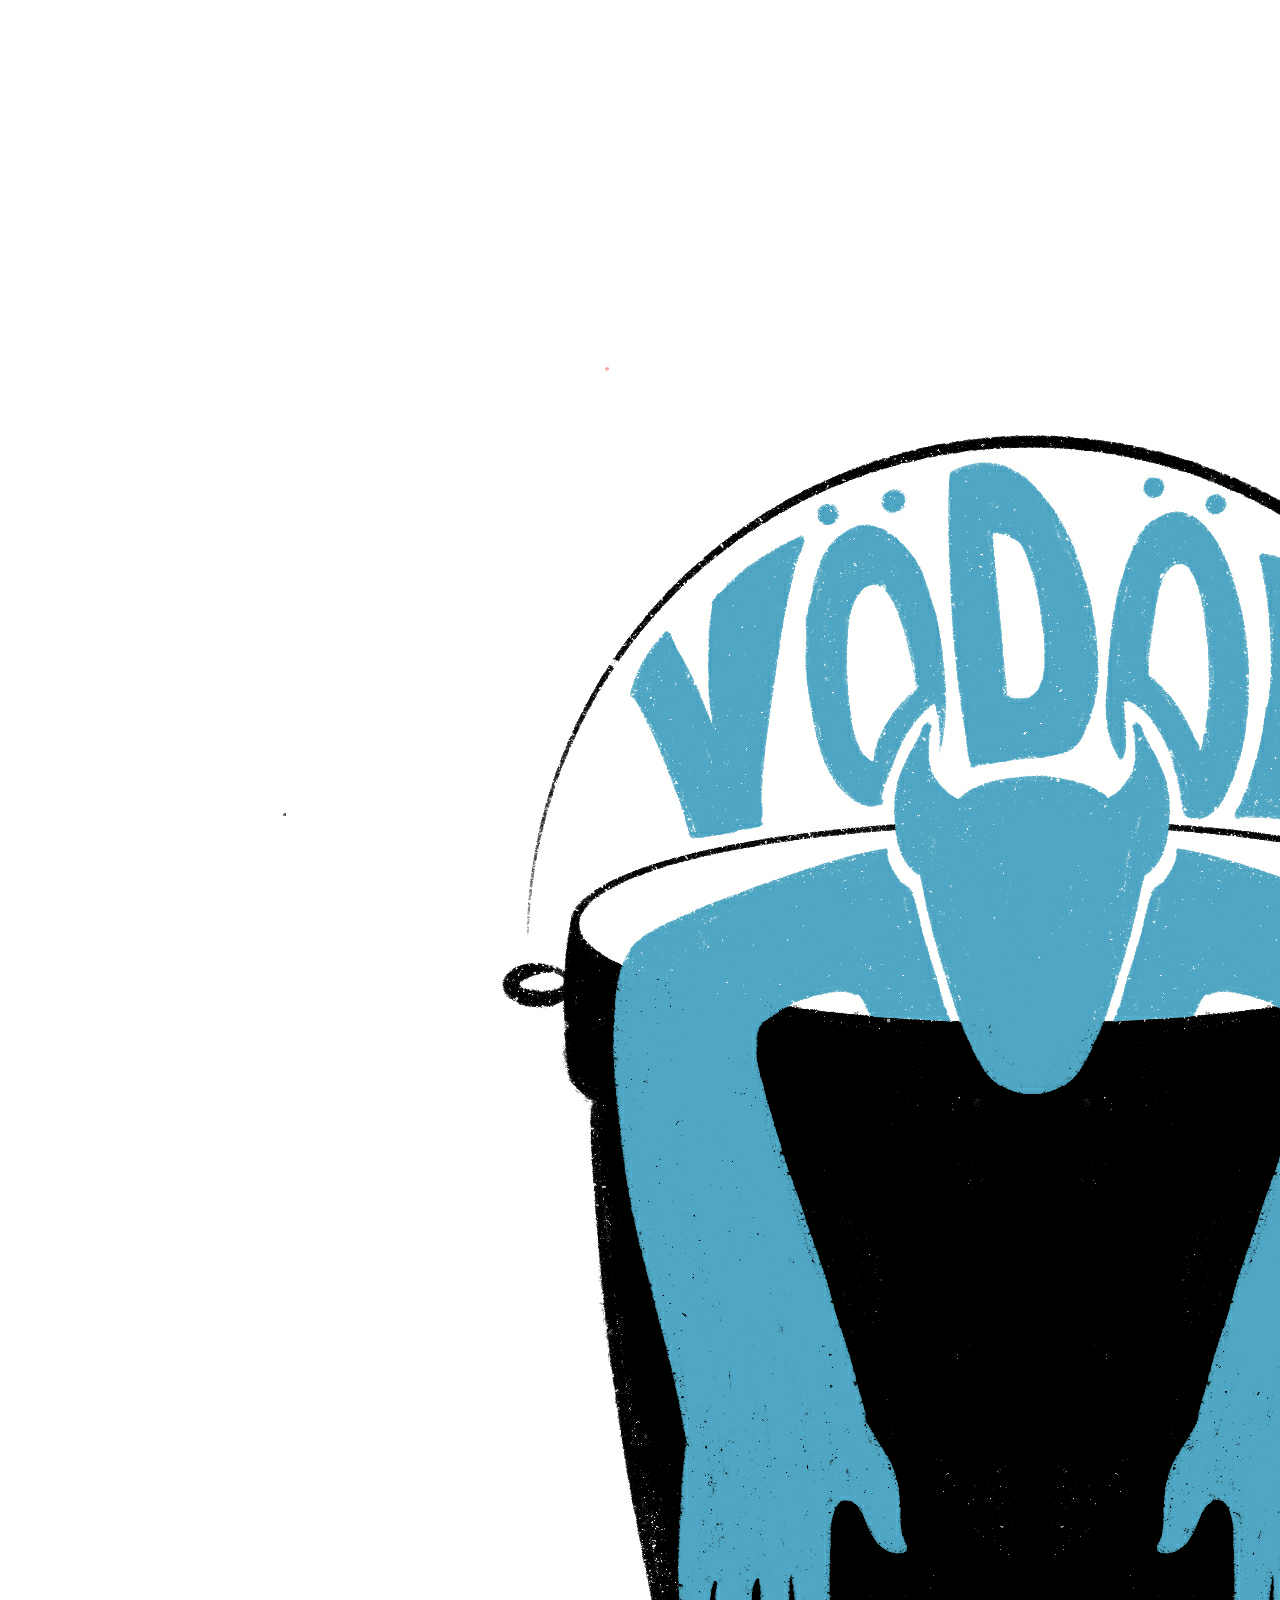
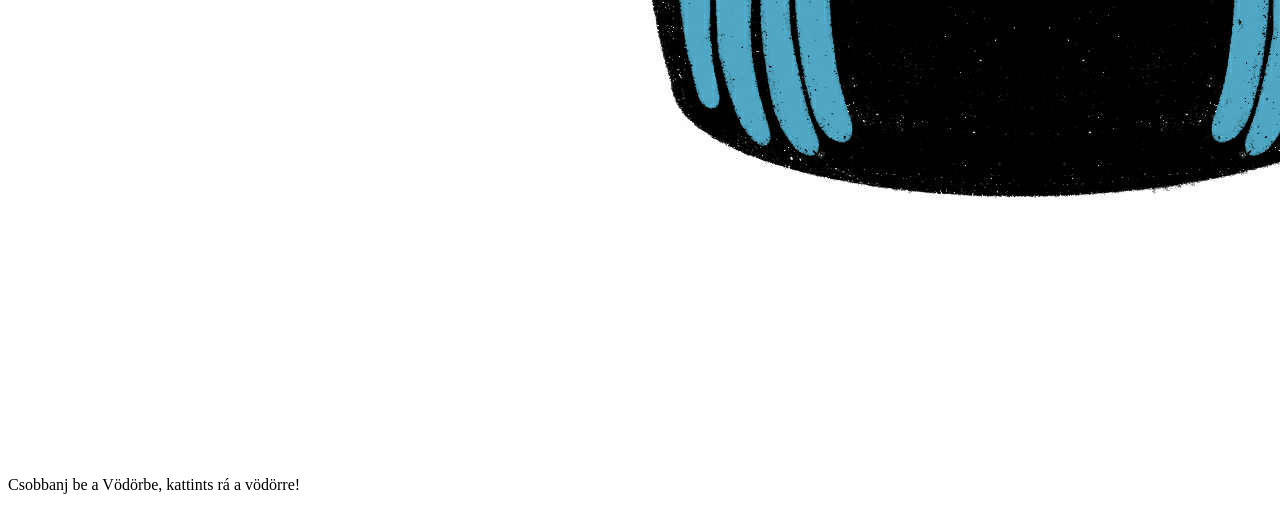
==== index.html @ 1698de7f "Add files via upload" ====
<!doctype html>
<html lang="hu">
  <head>
    <meta charset="utf-8">
    <meta name="viewport" content="width=device-width, initial-scale=1">
    <title>Vödör</title>
    <meta
      name="description"
      content="Csobbanj be a Vödörbe, kattints rá a vödörre!"
    >
    <link rel="preload" as="image" href="./vodor-logo-blue.jpg">
    <link rel="stylesheet" href="./styles.css">
  </head>
  <body>
    <main class="landing intro" aria-label="Vödör nyitó oldal">
      <section class="brand-scene" aria-label="Kattintható Vödör logó">
        <div class="illustration">
          <a class="logo-wrap logo-button" href="./feltoltes.html" aria-label="Belépés a Vödör oldalára">
            <img
              class="logo"
              src="./vodor-logo-blue.jpg"
              alt="Vödör kék logó, kattintható vödör illusztrációval"
            >
          </a>
        </div>
      </section>

      <section class="copy intro-copy" aria-label="Belépési felhívás">
        <p>Csobbanj be a Vödörbe, kattints rá a vödörre!</p>
      </section>
    </main>
  </body>
</html>
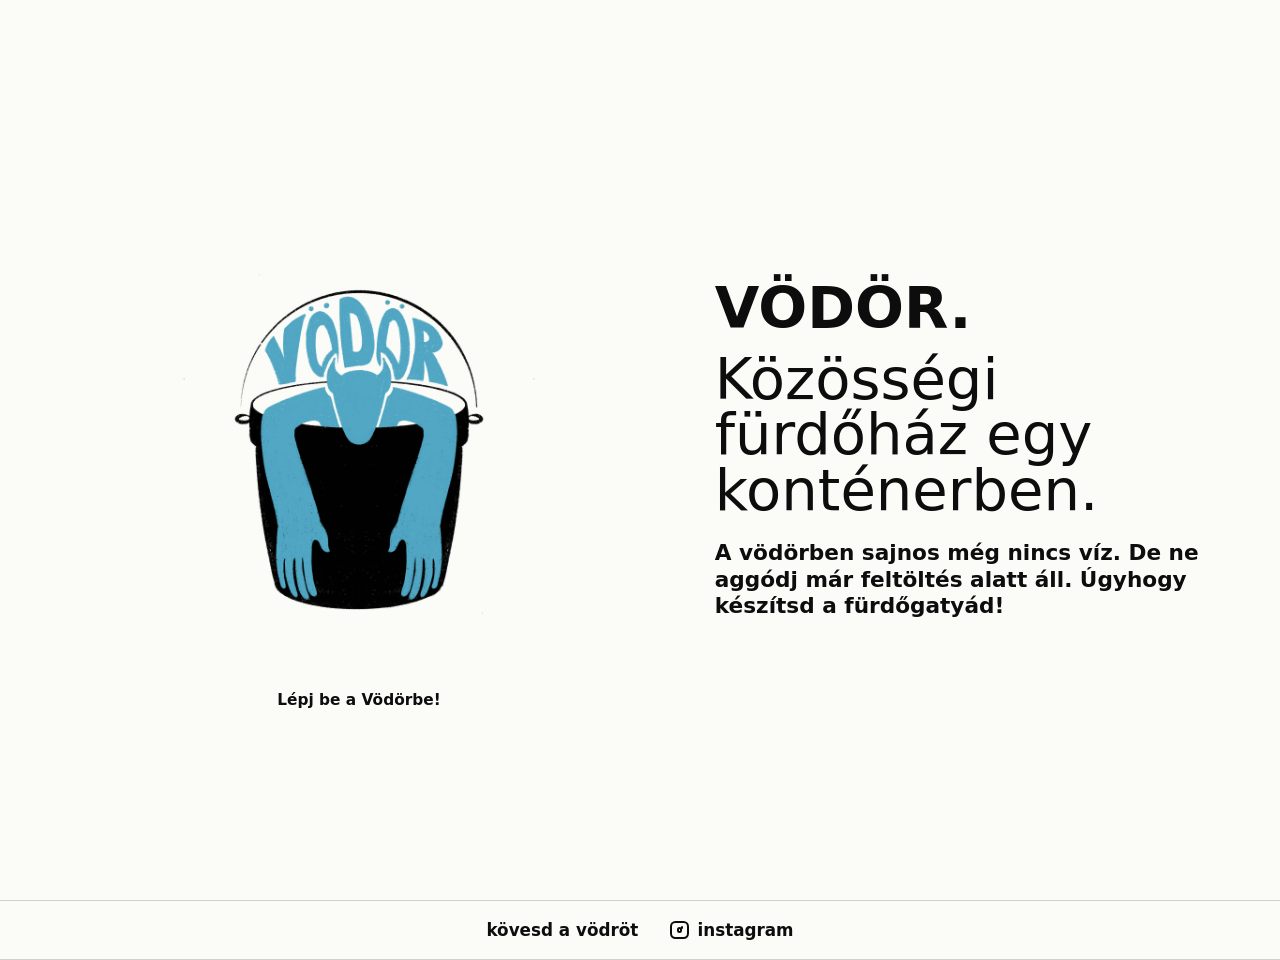
==== commit 1c100981: "Add files via upload" ====
--- a/index.html
+++ b/index.html
@@ -6,7 +6,7 @@
     <title>Vödör</title>
     <meta
       name="description"
-      content="Csobbanj be a Vödörbe, kattints rá a vödörre!"
+      content="VÖDÖR. Közösségi fürdőház egy konténerben."
     >
     <link rel="preload" as="image" href="./vodor-logo-blue.jpg">
     <link rel="stylesheet" href="./styles.css">
@@ -22,12 +22,28 @@
               alt="Vödör kék logó, kattintható vödör illusztrációval"
             >
           </a>
+          <p class="entry-callout">Lépj be a Vödörbe!</p>
         </div>
       </section>
 
       <section class="copy intro-copy" aria-label="Belépési felhívás">
-        <p>Csobbanj be a Vödörbe, kattints rá a vödörre!</p>
+        <p class="intro-title">
+          <strong>VÖDÖR.</strong>
+          Közösségi fürdőház egy konténerben.
+        </p>
+        <p class="intro-note">
+          A vödörben sajnos még nincs víz. De ne aggódj már feltöltés alatt áll.
+          Úgyhogy készítsd a fürdőgatyád!
+        </p>
       </section>
     </main>
+
+    <section class="contact-bar" aria-label="Kapcsolat">
+      <span>kövesd a vödröt</span>
+      <a href="https://www.instagram.com/vodor.project" target="_blank" rel="noreferrer" aria-label="Vödör Instagram">
+        <span class="instagram-icon" aria-hidden="true"></span>
+        <span>Instagram</span>
+      </a>
+    </section>
   </body>
 </html>
--- a/styles.css
+++ b/styles.css
@@ -0,0 +1,516 @@
+:root {
+  --ink: #0d0d0d;
+  --paper: #fbfbf8;
+  --soft: #efeee9;
+}
+
+* {
+  box-sizing: border-box;
+}
+
+html {
+  min-height: 100%;
+  background: var(--paper);
+  scroll-behavior: smooth;
+}
+
+body {
+  min-height: 100vh;
+  margin: 0;
+  color: var(--ink);
+  background: var(--paper);
+  font-family: Inter, ui-sans-serif, system-ui, -apple-system, BlinkMacSystemFont, "Segoe UI", sans-serif;
+}
+
+.home-mark {
+  position: fixed;
+  top: clamp(0.8rem, 2vw, 1.4rem);
+  left: clamp(0.8rem, 2vw, 1.4rem);
+  z-index: 20;
+  display: block;
+  width: clamp(3.4rem, 7vw, 5.6rem);
+  aspect-ratio: 1;
+  overflow: hidden;
+  border-radius: 50%;
+  background: transparent;
+  transition: transform 180ms ease, filter 180ms ease;
+}
+
+.home-mark:hover,
+.home-mark:focus-visible {
+  filter: contrast(1.03);
+  transform: scale(1.06);
+}
+
+.home-mark:active {
+  transform: scale(1.02);
+}
+
+.home-mark:focus-visible {
+  outline: 2px solid var(--ink);
+  outline-offset: 5px;
+}
+
+.home-mark img {
+  display: block;
+  width: 100%;
+  height: 100%;
+  object-fit: cover;
+}
+
+.landing {
+  display: grid;
+  grid-template-columns: minmax(300px, 0.92fr) minmax(280px, 0.8fr);
+  align-items: center;
+  gap: clamp(2rem, 6vw, 7rem);
+  width: min(1120px, calc(100% - 48px));
+  min-height: 100vh;
+  margin: 0 auto;
+  padding: clamp(2rem, 5vw, 4.5rem) 0;
+}
+
+.brand-scene,
+.copy {
+  min-width: 0;
+}
+
+.illustration {
+  position: relative;
+  display: grid;
+  justify-items: center;
+  width: min(100%, 520px);
+  margin-inline: auto;
+}
+
+.logo-wrap {
+  position: relative;
+  display: block;
+  width: min(100%, 480px);
+  aspect-ratio: 1;
+  overflow: hidden;
+  border-radius: 50%;
+  background: transparent;
+}
+
+.logo-button {
+  cursor: pointer;
+  transition: transform 180ms ease, filter 180ms ease;
+}
+
+.intro .logo-button {
+  animation: logo-pump 1.45s ease-in-out infinite;
+}
+
+.logo-button:hover,
+.logo-button:focus-visible {
+  filter: contrast(1.03);
+  transform: scale(1.045);
+}
+
+.logo-button:active {
+  transform: scale(1.02);
+}
+
+.logo-button:focus-visible {
+  outline: 2px solid var(--ink);
+  outline-offset: 8px;
+}
+
+.logo-wrap::after {
+  position: absolute;
+  inset: 0;
+  z-index: 3;
+  border: 0;
+  border-radius: inherit;
+  content: "";
+  pointer-events: none;
+}
+
+.logo {
+  position: relative;
+  z-index: 2;
+  display: block;
+  width: 100%;
+  height: 100%;
+  object-fit: cover;
+}
+
+.status {
+  margin: 0;
+  padding: 0.82rem 1.2rem;
+  border: 1px solid var(--ink);
+  color: var(--ink);
+  background: rgba(255, 255, 255, 0.52);
+  font-size: clamp(0.94rem, 1.5vw, 1.08rem);
+  font-weight: 600;
+  letter-spacing: 0;
+  text-align: center;
+}
+
+.status-row {
+  display: flex;
+  align-items: center;
+  justify-content: center;
+  gap: clamp(0.85rem, 2.2vw, 1.4rem);
+  width: min(100%, 640px);
+  margin: clamp(1.1rem, 2.6vw, 1.6rem) auto 0;
+}
+
+.scroll-cue-wrap {
+  grid-column: 1 / -1;
+  display: flex;
+  justify-content: center;
+  margin-top: clamp(-1rem, -1vw, -0.3rem);
+}
+
+.scroll-cue {
+  display: inline-flex;
+  flex: 0 0 auto;
+  align-items: center;
+  gap: 0.55rem;
+  color: var(--ink);
+  font-size: clamp(0.72rem, 1vw, 0.86rem);
+  font-weight: 700;
+  letter-spacing: 0;
+  text-decoration: none;
+  text-transform: lowercase;
+  white-space: nowrap;
+}
+
+.scroll-arrow {
+  width: 0.78rem;
+  height: 0.78rem;
+  border-right: 2px solid var(--ink);
+  border-bottom: 2px solid var(--ink);
+  transform: rotate(45deg);
+  animation: arrow-bounce 1.1s ease-in-out infinite;
+}
+
+.copy {
+  display: flex;
+  flex-direction: column;
+  justify-content: flex-start;
+}
+
+.copy p {
+  max-width: 480px;
+  margin: 0;
+  font-size: clamp(2.15rem, 5.1vw, 5.7rem);
+  font-weight: 400;
+  line-height: 0.96;
+  letter-spacing: 0;
+}
+
+.copy strong {
+  display: block;
+  margin-bottom: 0.28em;
+  font-weight: 800;
+}
+
+.intro-copy p {
+  max-width: 540px;
+  font-size: clamp(2rem, 4.5vw, 4.9rem);
+}
+
+.intro-copy .intro-note {
+  max-width: 520px;
+  margin-top: clamp(1rem, 2vw, 1.4rem);
+  font-size: clamp(1rem, 1.8vw, 1.35rem);
+  font-weight: 600;
+  line-height: 1.22;
+}
+
+.entry-callout {
+  position: relative;
+  z-index: 4;
+  width: min(100%, 18rem);
+  margin: clamp(1rem, 2.4vw, 1.4rem) auto 0;
+  padding: 0;
+  color: var(--ink);
+  font-size: clamp(0.82rem, 1.2vw, 0.98rem);
+  font-weight: 700;
+  letter-spacing: 0;
+  line-height: 1.15;
+  text-align: center;
+}
+
+.visual-slideshow {
+  position: relative;
+  width: 100%;
+  aspect-ratio: 2048 / 857;
+  min-height: 280px;
+  overflow: hidden;
+  background: var(--paper);
+}
+
+.visual-frame {
+  position: absolute;
+  inset: 0;
+  width: 100%;
+  height: 100%;
+  object-fit: cover;
+  mix-blend-mode: multiply;
+  opacity: 0;
+  animation-duration: 4s;
+  animation-iteration-count: infinite;
+  animation-timing-function: step-end;
+}
+
+.visual-one {
+  animation-name: visual-one;
+}
+
+.visual-two {
+  animation-name: visual-two;
+}
+
+.visual-three {
+  animation-name: visual-three;
+}
+
+.visual-four {
+  animation-name: visual-four;
+}
+
+.story {
+  display: grid;
+  place-items: center;
+  padding: clamp(3.5rem, 8vw, 7rem) min(8vw, 6rem);
+  background: var(--paper);
+}
+
+.story p {
+  width: min(100%, 1180px);
+  margin: 0;
+  color: var(--ink);
+  font-size: clamp(1.55rem, 3.6vw, 4.2rem);
+  font-weight: 500;
+  line-height: 1.08;
+  letter-spacing: 0;
+  text-align: center;
+}
+
+.wide-photo {
+  width: 100%;
+  overflow: hidden;
+  background: var(--paper);
+}
+
+.wide-photo img {
+  display: block;
+  width: 100%;
+  height: auto;
+  mix-blend-mode: multiply;
+}
+
+.contact-bar {
+  display: flex;
+  align-items: center;
+  justify-content: center;
+  gap: clamp(1rem, 3vw, 2rem);
+  padding: 1.2rem 1.5rem;
+  border-top: 1px solid rgba(13, 13, 13, 0.18);
+  border-bottom: 1px solid rgba(13, 13, 13, 0.18);
+  background: var(--paper);
+  color: var(--ink);
+  font-size: clamp(0.9rem, 1.4vw, 1.05rem);
+  font-weight: 700;
+  letter-spacing: 0;
+  text-transform: lowercase;
+}
+
+.contact-bar a {
+  display: inline-flex;
+  align-items: center;
+  gap: 0.55rem;
+  color: var(--ink);
+  text-decoration: none;
+  transition: transform 160ms ease;
+}
+
+.contact-bar a:hover,
+.contact-bar a:focus-visible {
+  transform: translateY(-2px);
+}
+
+.contact-bar a:focus-visible {
+  outline: 2px solid var(--ink);
+  outline-offset: 5px;
+}
+
+.instagram-icon {
+  position: relative;
+  display: inline-block;
+  width: 1.15rem;
+  aspect-ratio: 1;
+  border: 2px solid currentColor;
+  border-radius: 0.34rem;
+}
+
+.instagram-icon::before {
+  position: absolute;
+  inset: 0.27rem;
+  border: 2px solid currentColor;
+  border-radius: 50%;
+  content: "";
+}
+
+.instagram-icon::after {
+  position: absolute;
+  top: 0.2rem;
+  right: 0.2rem;
+  width: 0.18rem;
+  aspect-ratio: 1;
+  border-radius: 50%;
+  background: currentColor;
+  content: "";
+}
+
+.page-footer {
+  display: grid;
+  place-items: center;
+  padding: clamp(2.4rem, 5vw, 4rem) 1.5rem clamp(2rem, 4vw, 3rem);
+  background: var(--paper);
+}
+
+.page-footer img {
+  display: block;
+  width: clamp(4.5rem, 10vw, 7.5rem);
+  aspect-ratio: 1;
+  object-fit: cover;
+  border-radius: 50%;
+}
+
+@keyframes arrow-bounce {
+  0%,
+  100% {
+    transform: translateY(-2px) rotate(45deg);
+  }
+
+  50% {
+    transform: translateY(5px) rotate(45deg);
+  }
+}
+
+@keyframes logo-pump {
+  0%,
+  100% {
+    transform: scale(1);
+  }
+
+  50% {
+    transform: scale(1.035);
+  }
+}
+
+@keyframes visual-one {
+  0%,
+  24.99% {
+    opacity: 1;
+  }
+
+  25%,
+  100% {
+    opacity: 0;
+  }
+}
+
+@keyframes visual-two {
+  0%,
+  24.99%,
+  50%,
+  100% {
+    opacity: 0;
+  }
+
+  25%,
+  49.99% {
+    opacity: 1;
+  }
+}
+
+@keyframes visual-three {
+  0%,
+  49.99%,
+  75%,
+  100% {
+    opacity: 0;
+  }
+
+  50%,
+  74.99% {
+    opacity: 1;
+  }
+}
+
+@keyframes visual-four {
+  0%,
+  74.99% {
+    opacity: 0;
+  }
+
+  75%,
+  100% {
+    opacity: 1;
+  }
+}
+
+@media (max-width: 780px) {
+  .landing {
+    grid-template-columns: 1fr;
+    gap: 2.5rem;
+    width: min(100% - 32px, 560px);
+    min-height: auto;
+    padding: 2rem 0 3rem;
+  }
+
+  .copy {
+    justify-content: center;
+    align-items: center;
+    text-align: center;
+  }
+
+  .copy p {
+    font-size: clamp(2rem, 11vw, 4rem);
+    line-height: 1;
+  }
+
+  .logo-wrap {
+    width: min(100%, 390px);
+  }
+
+  .status-row {
+    flex-direction: column;
+  }
+
+  .status {
+    max-width: 100%;
+  }
+
+  .intro-copy .intro-note {
+    max-width: min(100%, 28rem);
+  }
+
+  .visual-slideshow {
+    aspect-ratio: 1.45;
+    min-height: 330px;
+  }
+
+  .story {
+    padding: 3rem 1.25rem;
+  }
+
+  .story p {
+    font-size: clamp(1.55rem, 8vw, 2.7rem);
+  }
+}
+
+@media (prefers-reduced-motion: reduce) {
+  *,
+  *::before,
+  *::after {
+    animation-duration: 0.01ms !important;
+    animation-iteration-count: 1 !important;
+    scroll-behavior: auto !important;
+  }
+}
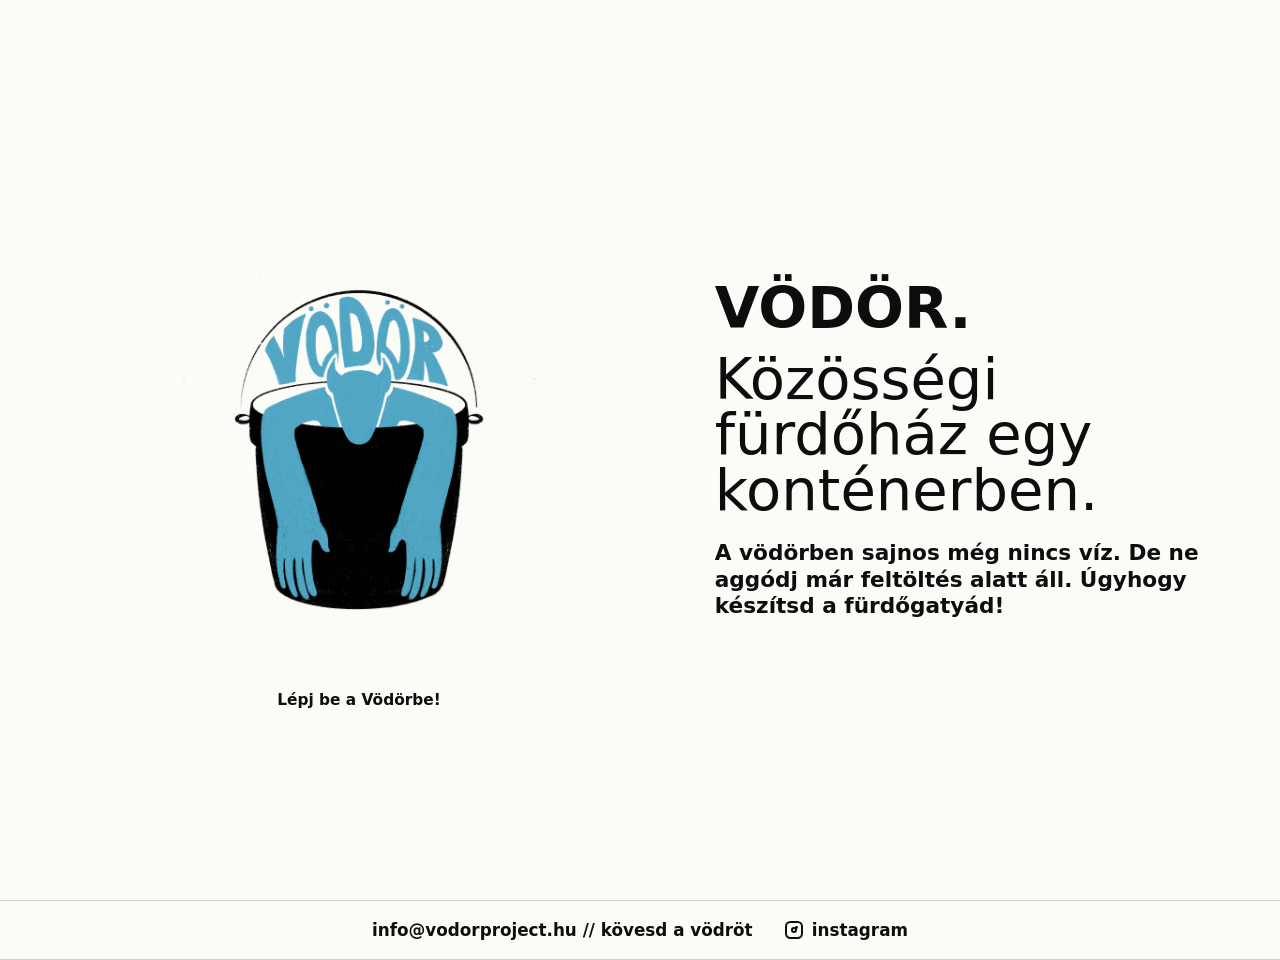
==== commit bd69acda: "Update index.html" ====
--- a/index.html
+++ b/index.html
@@ -39,7 +39,7 @@
     </main>
 
     <section class="contact-bar" aria-label="Kapcsolat">
-      <span>kövesd a vödröt</span>
+      <span>info@vodorproject.hu //  kövesd a vödröt</span>
       <a href="https://www.instagram.com/vodor.project" target="_blank" rel="noreferrer" aria-label="Vödör Instagram">
         <span class="instagram-icon" aria-hidden="true"></span>
         <span>Instagram</span>
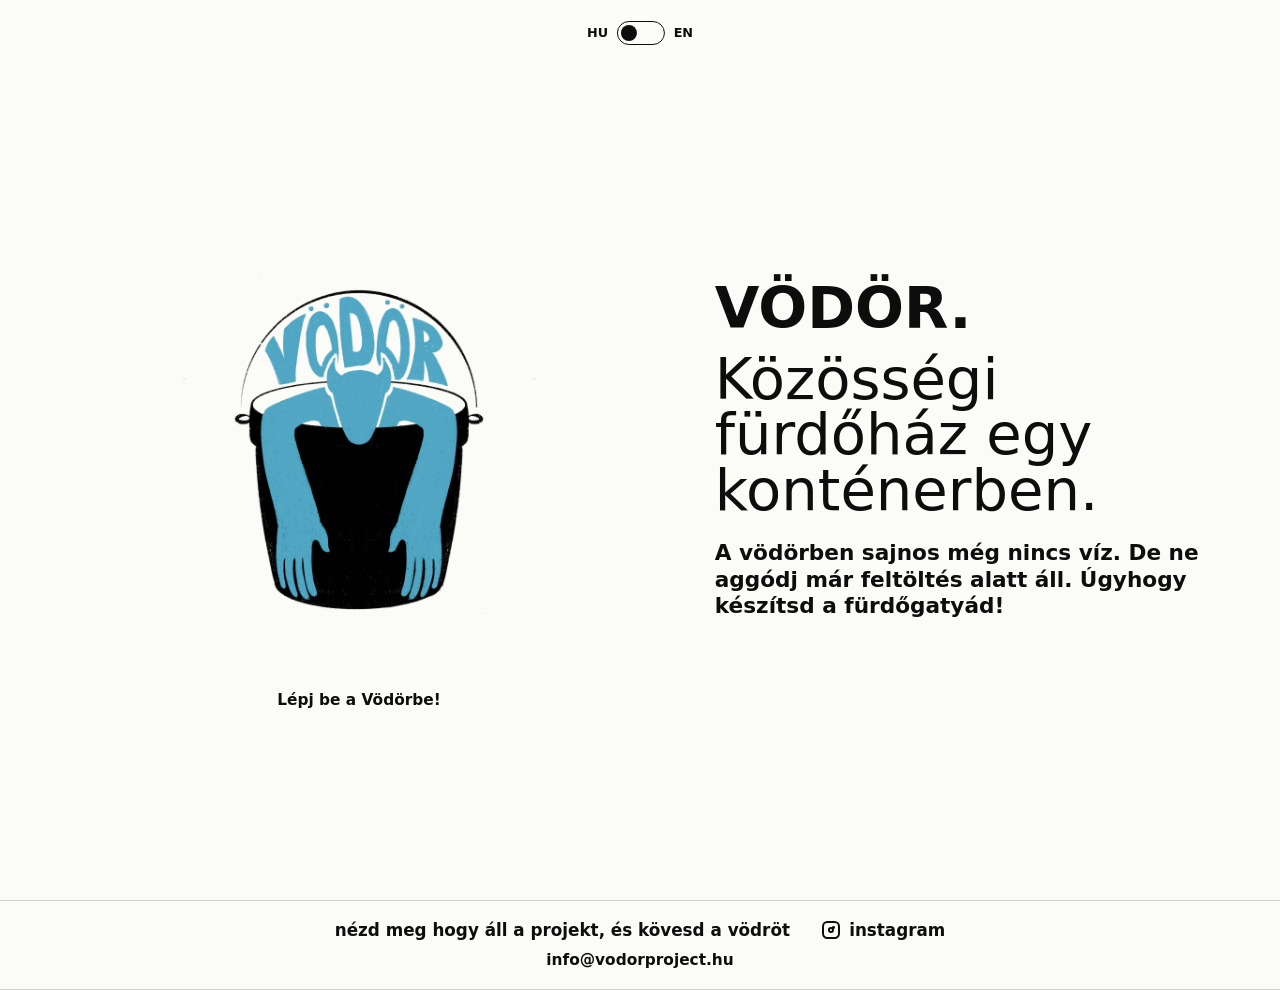
==== commit c59d35fd: "Add files via upload" ====
--- a/index.html
+++ b/index.html
@@ -12,26 +12,49 @@
     <link rel="stylesheet" href="./styles.css">
   </head>
   <body>
+    <div class="language-toggle" aria-label="Language selector">
+      <span>HU</span>
+      <label class="toggle-switch">
+        <input id="languageToggle" type="checkbox" aria-label="Switch between Hungarian and English">
+        <span class="toggle-track" aria-hidden="true"></span>
+      </label>
+      <span>EN</span>
+    </div>
+
     <main class="landing intro" aria-label="Vödör nyitó oldal">
       <section class="brand-scene" aria-label="Kattintható Vödör logó">
         <div class="illustration">
-          <a class="logo-wrap logo-button" href="./feltoltes.html" aria-label="Belépés a Vödör oldalára">
+          <a id="entryLink" class="logo-wrap logo-button" href="./feltoltes.html" aria-label="Belépés a Vödör oldalára">
             <img
               class="logo"
               src="./vodor-logo-blue.jpg"
               alt="Vödör kék logó, kattintható vödör illusztrációval"
             >
           </a>
-          <p class="entry-callout">Lépj be a Vödörbe!</p>
+          <p
+            class="entry-callout"
+            data-i18n
+            data-hu="Lépj be a Vödörbe!"
+            data-en="Step inside the bucket!"
+          >Lépj be a Vödörbe!</p>
         </div>
       </section>
 
       <section class="copy intro-copy" aria-label="Belépési felhívás">
         <p class="intro-title">
           <strong>VÖDÖR.</strong>
-          Közösségi fürdőház egy konténerben.
+          <span
+            data-i18n
+            data-hu="Közösségi fürdőház egy konténerben."
+            data-en="Community bathhouse inside a shipping container."
+          >Közösségi fürdőház egy konténerben.</span>
         </p>
-        <p class="intro-note">
+        <p
+          class="intro-note"
+          data-i18n
+          data-hu="A vödörben sajnos még nincs víz. De ne aggódj már feltöltés alatt áll. Úgyhogy készítsd a fürdőgatyád!"
+          data-en="Sadly there isn't any water in the bucket yet. But don't worry, we're working on filling it up soon, so prepare your swimsuits!"
+        >
           A vödörben sajnos még nincs víz. De ne aggódj már feltöltés alatt áll.
           Úgyhogy készítsd a fürdőgatyád!
         </p>
@@ -39,11 +62,37 @@
     </main>
 
     <section class="contact-bar" aria-label="Kapcsolat">
-      <span>info@vodorproject.hu //  kövesd a vödröt</span>
-      <a href="https://www.instagram.com/vodor.project" target="_blank" rel="noreferrer" aria-label="Vödör Instagram">
-        <span class="instagram-icon" aria-hidden="true"></span>
-        <span>Instagram</span>
-      </a>
+      <div class="contact-line">
+        <span
+          data-i18n
+          data-hu="nézd meg hogy áll a projekt, és kövesd a vödröt"
+          data-en="check the status of the project, and follow Vödör on insta"
+        >nézd meg hogy áll a projekt, és kövesd a vödröt</span>
+        <a href="https://www.instagram.com/vodor.project" target="_blank" rel="noreferrer" aria-label="Vödör Instagram">
+          <span class="instagram-icon" aria-hidden="true"></span>
+          <span>Instagram</span>
+        </a>
+      </div>
+      <a class="email-link" href="mailto:info@vodorproject.hu">info@vodorproject.hu</a>
     </section>
+    <script>
+      const languageToggle = document.querySelector("#languageToggle");
+      const entryLink = document.querySelector("#entryLink");
+      const textTargets = document.querySelectorAll("[data-i18n]");
+
+      function setLanguage(language) {
+        document.documentElement.lang = language === "en" ? "en" : "hu";
+        entryLink.href = language === "en" ? "./feltoltes-en.html" : "./feltoltes.html";
+        textTargets.forEach((element) => {
+          const value = element.dataset[language] || "";
+          element.textContent = value;
+          element.hidden = value === "";
+        });
+      }
+
+      languageToggle.addEventListener("change", () => {
+        setLanguage(languageToggle.checked ? "en" : "hu");
+      });
+    </script>
   </body>
 </html>
--- a/styles.css
+++ b/styles.css
@@ -20,6 +20,65 @@
   color: var(--ink);
   background: var(--paper);
   font-family: Inter, ui-sans-serif, system-ui, -apple-system, BlinkMacSystemFont, "Segoe UI", sans-serif;
+}
+
+.language-toggle {
+  position: fixed;
+  top: clamp(0.85rem, 2vw, 1.3rem);
+  left: 50%;
+  z-index: 30;
+  display: inline-flex;
+  align-items: center;
+  gap: 0.55rem;
+  color: var(--ink);
+  font-size: 0.8rem;
+  font-weight: 800;
+  letter-spacing: 0;
+  transform: translateX(-50%);
+}
+
+.toggle-switch {
+  position: relative;
+  display: inline-block;
+  width: 3rem;
+  height: 1.5rem;
+}
+
+.toggle-switch input {
+  position: absolute;
+  width: 1px;
+  height: 1px;
+  opacity: 0;
+}
+
+.toggle-track {
+  position: absolute;
+  inset: 0;
+  border: 1px solid var(--ink);
+  border-radius: 999px;
+  background: var(--paper);
+  cursor: pointer;
+}
+
+.toggle-track::before {
+  position: absolute;
+  top: 3px;
+  left: 3px;
+  width: calc(1.5rem - 8px);
+  aspect-ratio: 1;
+  border-radius: 50%;
+  background: var(--ink);
+  content: "";
+  transition: transform 160ms ease;
+}
+
+.toggle-switch input:checked + .toggle-track::before {
+  transform: translateX(1.45rem);
+}
+
+.toggle-switch input:focus-visible + .toggle-track {
+  outline: 2px solid var(--ink);
+  outline-offset: 4px;
 }
 
 .home-mark {
@@ -305,9 +364,10 @@
 
 .contact-bar {
   display: flex;
+  flex-direction: column;
   align-items: center;
   justify-content: center;
-  gap: clamp(1rem, 3vw, 2rem);
+  gap: 0.7rem;
   padding: 1.2rem 1.5rem;
   border-top: 1px solid rgba(13, 13, 13, 0.18);
   border-bottom: 1px solid rgba(13, 13, 13, 0.18);
@@ -319,6 +379,14 @@
   text-transform: lowercase;
 }
 
+.contact-line {
+  display: inline-flex;
+  align-items: center;
+  justify-content: center;
+  gap: clamp(1rem, 3vw, 2rem);
+  flex-wrap: wrap;
+}
+
 .contact-bar a {
   display: inline-flex;
   align-items: center;
@@ -336,6 +404,12 @@
 .contact-bar a:focus-visible {
   outline: 2px solid var(--ink);
   outline-offset: 5px;
+}
+
+.email-link {
+  font-size: clamp(0.86rem, 1.2vw, 1rem);
+  font-weight: 700;
+  text-transform: none;
 }
 
 .instagram-icon {
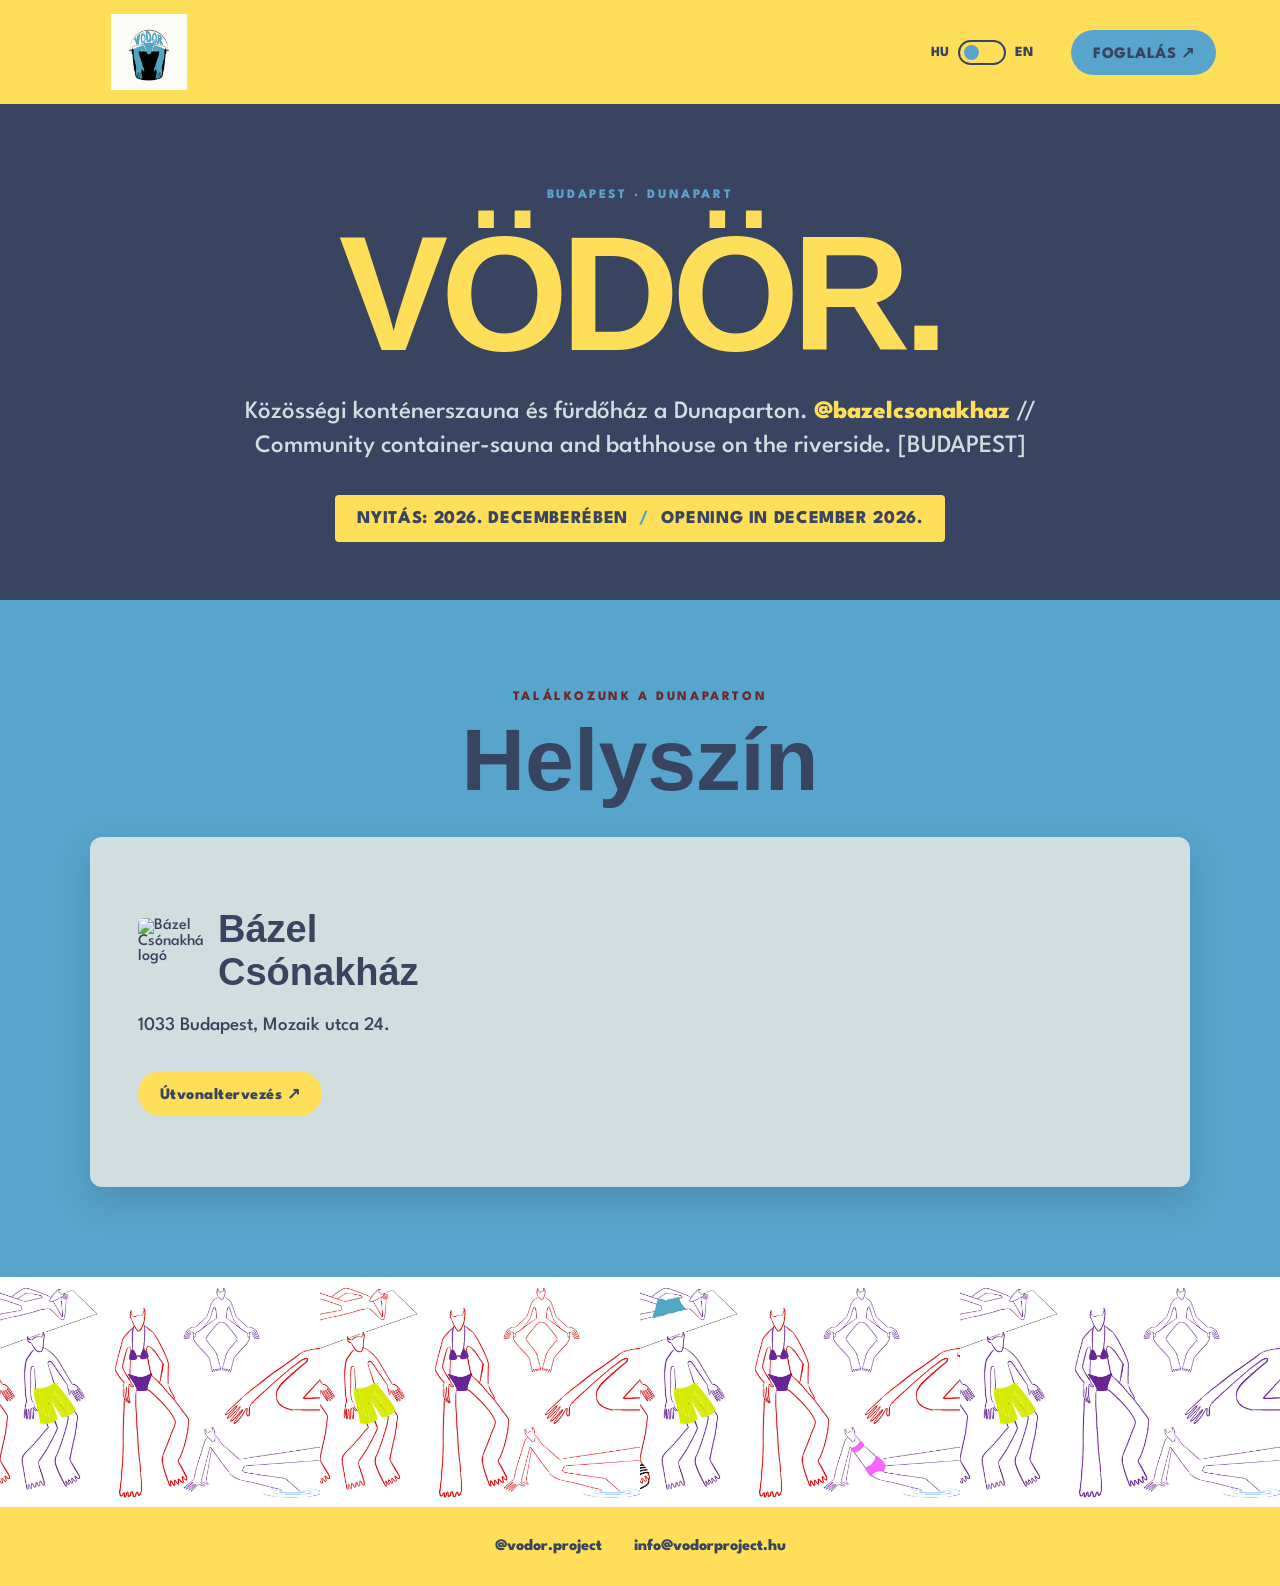
==== commit e8832e6f: "Redirect old landing page to main page" ====
--- a/index.html
+++ b/index.html
@@ -1,98 +1 @@
-<!doctype html>
-<html lang="hu">
-  <head>
-    <meta charset="utf-8">
-    <meta name="viewport" content="width=device-width, initial-scale=1">
-    <title>Vödör</title>
-    <meta
-      name="description"
-      content="VÖDÖR. Közösségi fürdőház egy konténerben."
-    >
-    <link rel="preload" as="image" href="./vodor-logo-blue.jpg">
-    <link rel="stylesheet" href="./styles.css">
-  </head>
-  <body>
-    <div class="language-toggle" aria-label="Language selector">
-      <span>HU</span>
-      <label class="toggle-switch">
-        <input id="languageToggle" type="checkbox" aria-label="Switch between Hungarian and English">
-        <span class="toggle-track" aria-hidden="true"></span>
-      </label>
-      <span>EN</span>
-    </div>
-
-    <main class="landing intro" aria-label="Vödör nyitó oldal">
-      <section class="brand-scene" aria-label="Kattintható Vödör logó">
-        <div class="illustration">
-          <a id="entryLink" class="logo-wrap logo-button" href="./feltoltes.html" aria-label="Belépés a Vödör oldalára">
-            <img
-              class="logo"
-              src="./vodor-logo-blue.jpg"
-              alt="Vödör kék logó, kattintható vödör illusztrációval"
-            >
-          </a>
-          <p
-            class="entry-callout"
-            data-i18n
-            data-hu="Lépj be a Vödörbe!"
-            data-en="Step inside the bucket!"
-          >Lépj be a Vödörbe!</p>
-        </div>
-      </section>
-
-      <section class="copy intro-copy" aria-label="Belépési felhívás">
-        <p class="intro-title">
-          <strong>VÖDÖR.</strong>
-          <span
-            data-i18n
-            data-hu="Közösségi fürdőház egy konténerben."
-            data-en="Community bathhouse inside a shipping container."
-          >Közösségi fürdőház egy konténerben.</span>
-        </p>
-        <p
-          class="intro-note"
-          data-i18n
-          data-hu="A vödörben sajnos még nincs víz. De ne aggódj már feltöltés alatt áll. Úgyhogy készítsd a fürdőgatyád!"
-          data-en="Sadly there isn't any water in the bucket yet. But don't worry, we're working on filling it up soon, so prepare your swimsuits!"
-        >
-          A vödörben sajnos még nincs víz. De ne aggódj már feltöltés alatt áll.
-          Úgyhogy készítsd a fürdőgatyád!
-        </p>
-      </section>
-    </main>
-
-    <section class="contact-bar" aria-label="Kapcsolat">
-      <div class="contact-line">
-        <span
-          data-i18n
-          data-hu="nézd meg hogy áll a projekt, és kövesd a vödröt"
-          data-en="check the status of the project, and follow Vödör on insta"
-        >nézd meg hogy áll a projekt, és kövesd a vödröt</span>
-        <a href="https://www.instagram.com/vodor.project" target="_blank" rel="noreferrer" aria-label="Vödör Instagram">
-          <span class="instagram-icon" aria-hidden="true"></span>
-          <span>Instagram</span>
-        </a>
-      </div>
-      <a class="email-link" href="mailto:info@vodorproject.hu">info@vodorproject.hu</a>
-    </section>
-    <script>
-      const languageToggle = document.querySelector("#languageToggle");
-      const entryLink = document.querySelector("#entryLink");
-      const textTargets = document.querySelectorAll("[data-i18n]");
-
-      function setLanguage(language) {
-        document.documentElement.lang = language === "en" ? "en" : "hu";
-        entryLink.href = language === "en" ? "./feltoltes-en.html" : "./feltoltes.html";
-        textTargets.forEach((element) => {
-          const value = element.dataset[language] || "";
-          element.textContent = value;
-          element.hidden = value === "";
-        });
-      }
-
-      languageToggle.addEventListener("change", () => {
-        setLanguage(languageToggle.checked ? "en" : "hu");
-      });
-    </script>
-  </body>
-</html>
+<!doctype html><html lang="hu"><head><meta charset="utf-8"><meta name="viewport" content="width=device-width,initial-scale=1"><meta http-equiv="refresh" content="0;url=./feltoltes.html"><title>VÖDÖR.</title></head><body><p><a href="./feltoltes.html">VÖDÖR. — Tovább</a></p></body></html>
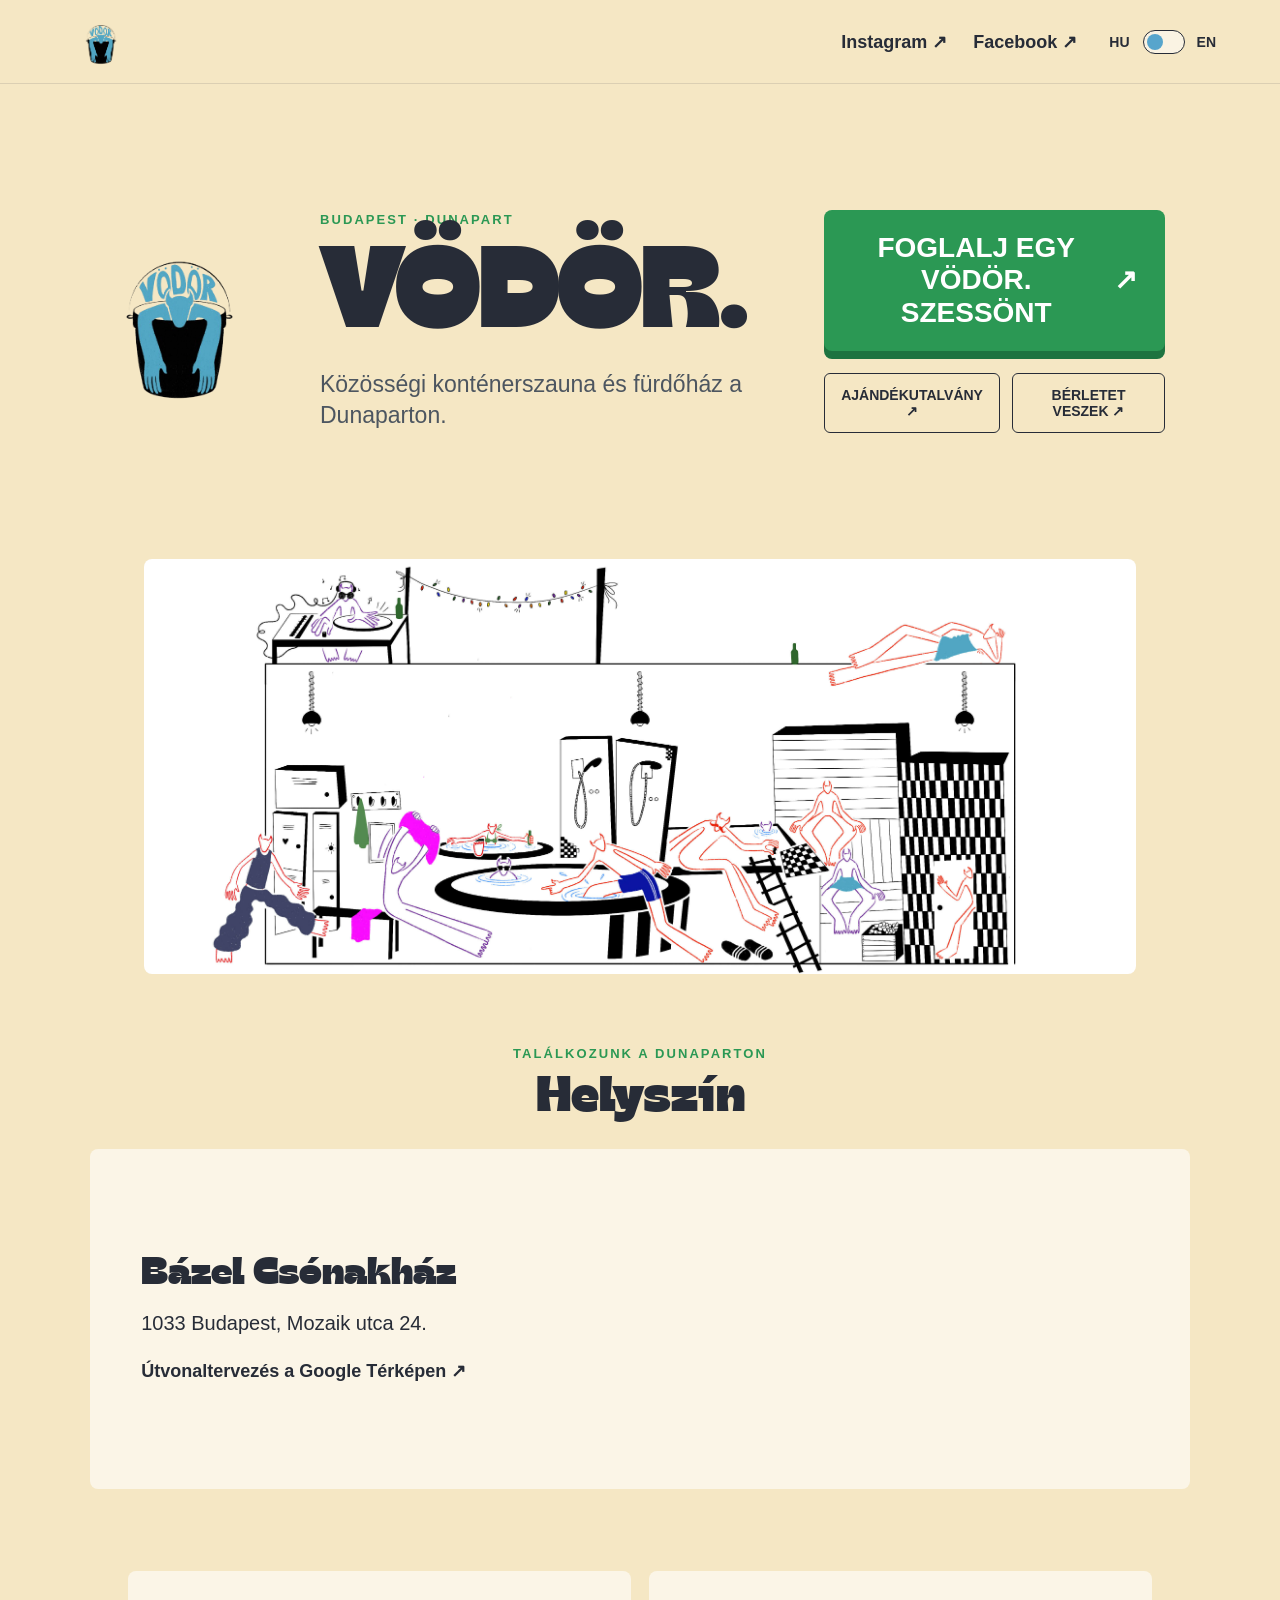
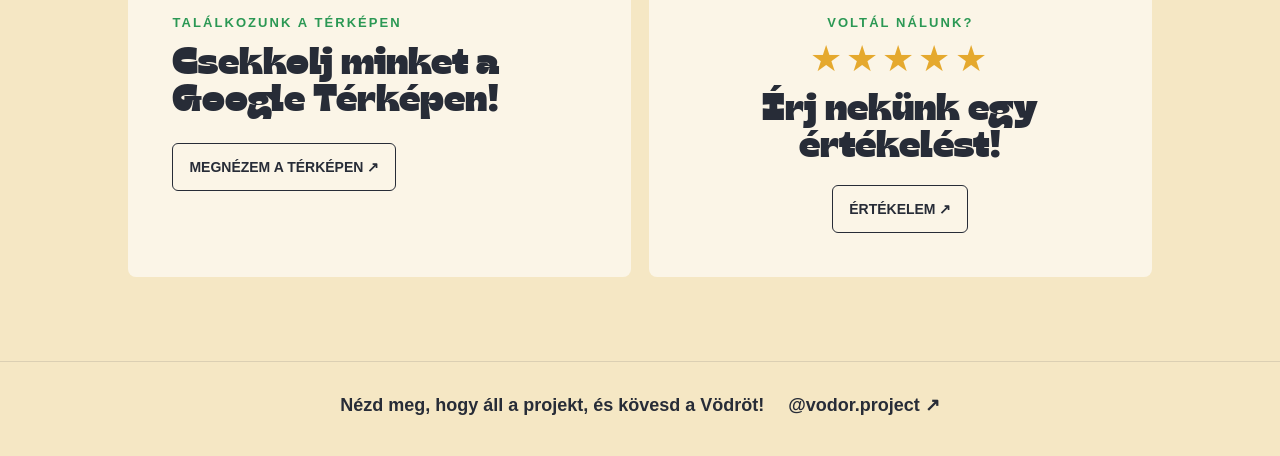
==== commit ef7c1e3d: "Simplify Vödör website around booking" ====
--- a/index.html
+++ b/index.html
@@ -1 +1 @@
-<!doctype html><html lang="hu"><head><meta charset="utf-8"><meta name="viewport" content="width=device-width,initial-scale=1"><meta http-equiv="refresh" content="0;url=./feltoltes.html"><title>VÖDÖR.</title></head><body><p><a href="./feltoltes.html">VÖDÖR. — Tovább</a></p></body></html>+<!doctype html><html lang="hu"><head><meta charset="utf-8"><meta http-equiv="refresh" content="0;url=./feltoltes.html"><meta name="viewport" content="width=device-width,initial-scale=1"><title>VÖDÖR.</title></head><body><a href="./feltoltes.html">VÖDÖR.</a></body></html>
